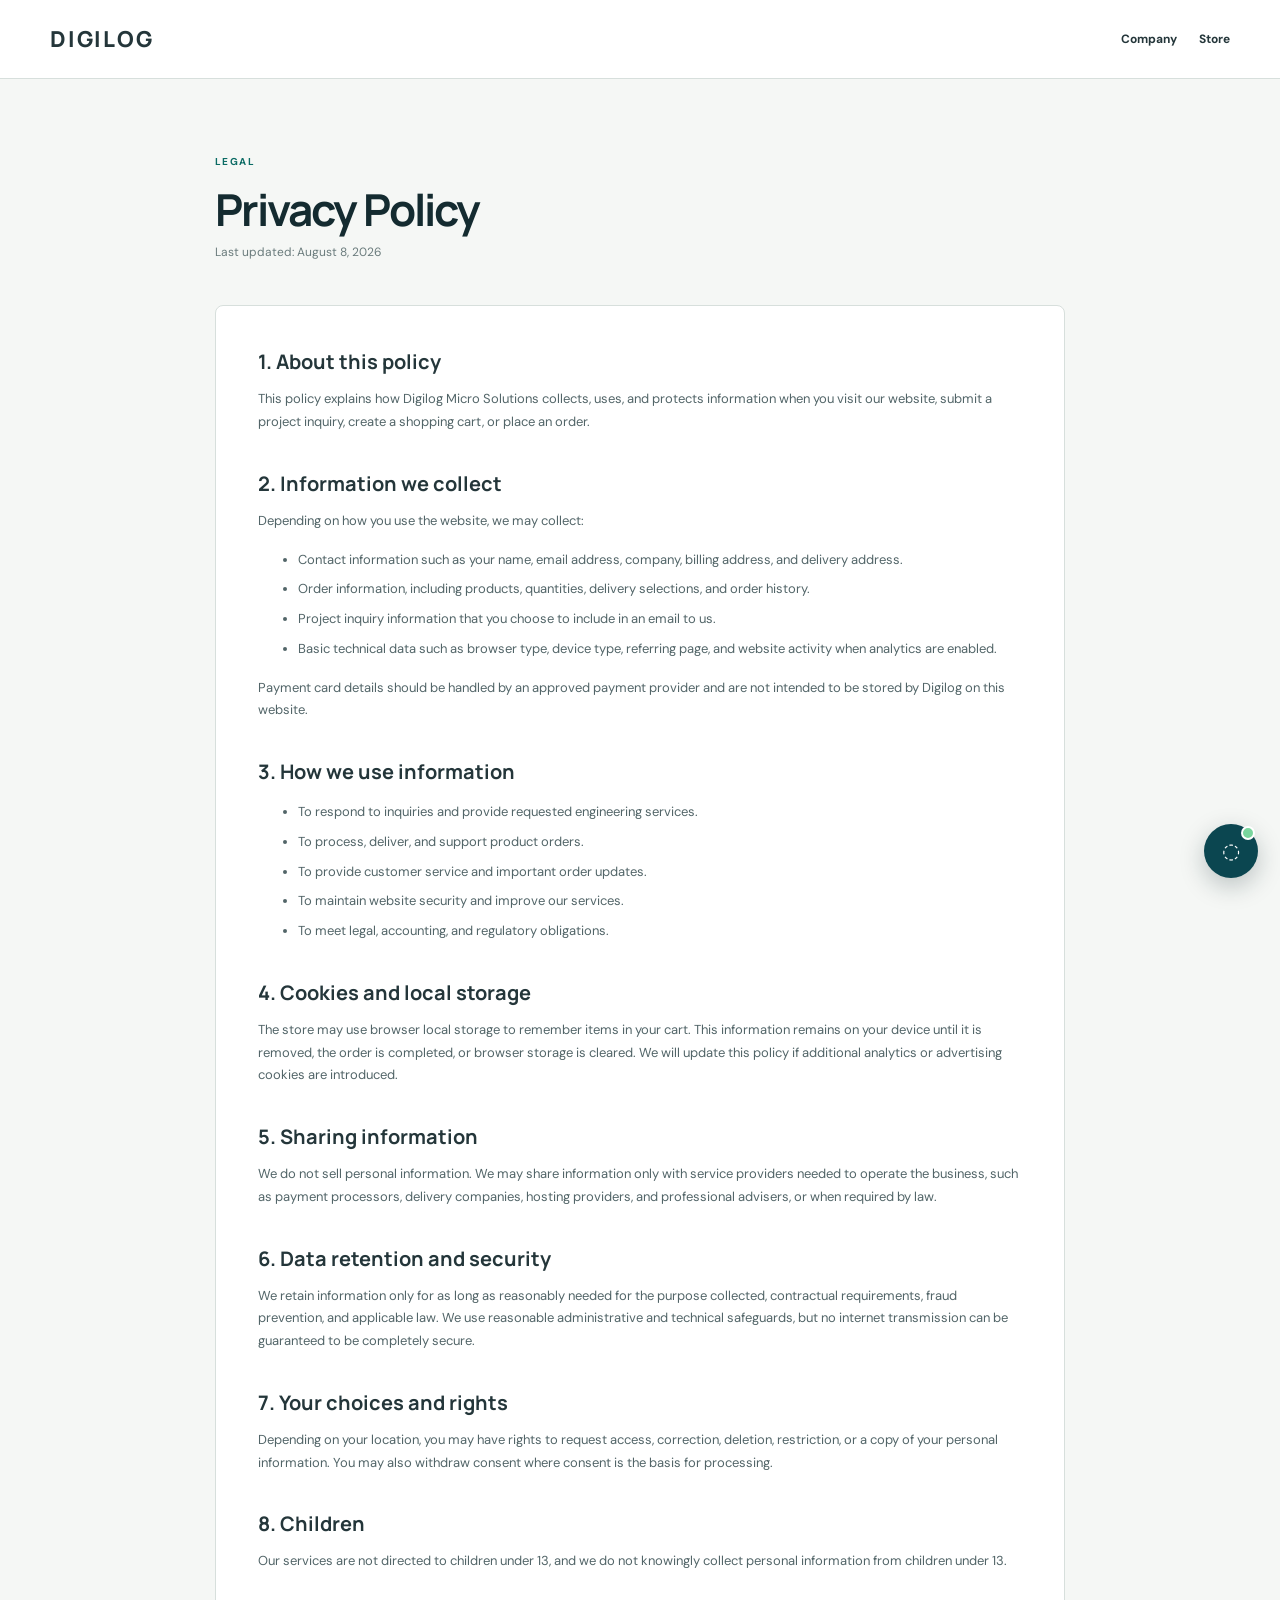
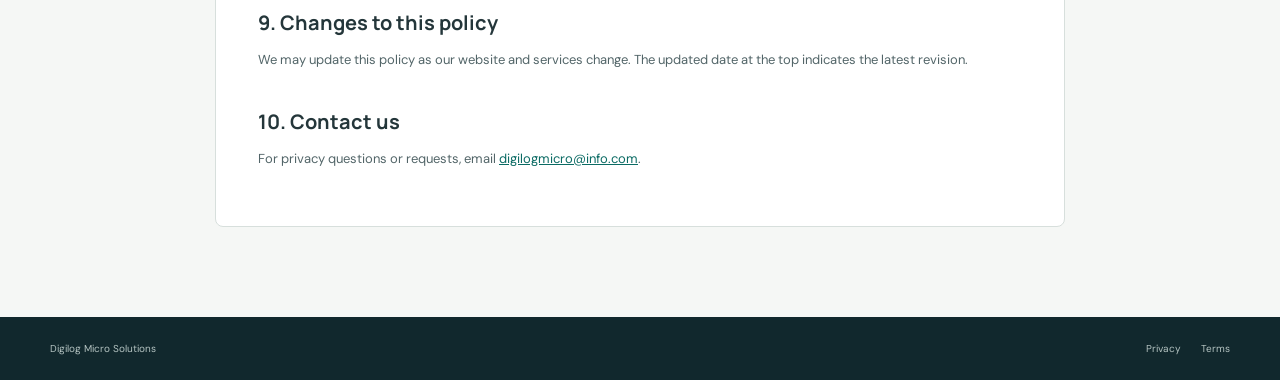
==== privacy.html @ b19a08ff "Publish Digilog Micro Solutions website" ====
<!doctype html><html lang="en"><head><meta charset="UTF-8"><meta name="viewport" content="width=device-width,initial-scale=1"><meta name="description" content="Digilog Micro Solutions privacy policy."><title>Privacy Policy | Digilog Micro Solutions</title><link rel="preconnect" href="https://fonts.googleapis.com"><link rel="preconnect" href="https://fonts.gstatic.com" crossorigin><link href="https://fonts.googleapis.com/css2?family=DM+Sans:wght@400;500;600;700&family=Manrope:wght@600;700;800&display=swap" rel="stylesheet"><link rel="stylesheet" href="styles.css"><link rel="stylesheet" href="legal.css"><link rel="stylesheet" href="chat.css"><link rel="canonical" href="https://digilog.site/privacy.html"></head><body class="legal-page"><header class="legal-header"><div class="container"><a class="brand" href="index.html"><span>DIGILOG</span></a><nav><a href="index.html">Company</a><a href="shop.html">Store</a></nav></div></header><main class="container legal-main"><span>LEGAL</span><h1>Privacy Policy</h1><p class="legal-updated">Last updated: August 8, 2026</p><article class="legal-card"><h2>1. About this policy</h2><p>This policy explains how Digilog Micro Solutions collects, uses, and protects information when you visit our website, submit a project inquiry, create a shopping cart, or place an order.</p><h2>2. Information we collect</h2><p>Depending on how you use the website, we may collect:</p><ul><li>Contact information such as your name, email address, company, billing address, and delivery address.</li><li>Order information, including products, quantities, delivery selections, and order history.</li><li>Project inquiry information that you choose to include in an email to us.</li><li>Basic technical data such as browser type, device type, referring page, and website activity when analytics are enabled.</li></ul><p>Payment card details should be handled by an approved payment provider and are not intended to be stored by Digilog on this website.</p><h2>3. How we use information</h2><ul><li>To respond to inquiries and provide requested engineering services.</li><li>To process, deliver, and support product orders.</li><li>To provide customer service and important order updates.</li><li>To maintain website security and improve our services.</li><li>To meet legal, accounting, and regulatory obligations.</li></ul><h2>4. Cookies and local storage</h2><p>The store may use browser local storage to remember items in your cart. This information remains on your device until it is removed, the order is completed, or browser storage is cleared. We will update this policy if additional analytics or advertising cookies are introduced.</p><h2>5. Sharing information</h2><p>We do not sell personal information. We may share information only with service providers needed to operate the business, such as payment processors, delivery companies, hosting providers, and professional advisers, or when required by law.</p><h2>6. Data retention and security</h2><p>We retain information only for as long as reasonably needed for the purpose collected, contractual requirements, fraud prevention, and applicable law. We use reasonable administrative and technical safeguards, but no internet transmission can be guaranteed to be completely secure.</p><h2>7. Your choices and rights</h2><p>Depending on your location, you may have rights to request access, correction, deletion, restriction, or a copy of your personal information. You may also withdraw consent where consent is the basis for processing.</p><h2>8. Children</h2><p>Our services are not directed to children under 13, and we do not knowingly collect personal information from children under 13.</p><h2>9. Changes to this policy</h2><p>We may update this policy as our website and services change. The updated date at the top indicates the latest revision.</p><h2>10. Contact us</h2><p>For privacy questions or requests, email <a href="mailto:digilogmicro@info.com">digilogmicro@info.com</a>.</p></article></main><footer class="legal-footer"><div class="container"><span>Digilog Micro Solutions</span><div><a href="privacy.html">Privacy</a><a href="terms.html">Terms</a></div></div></footer><script src="chat.js"></script></body></html>
---- styles.css ----
:root{--ink:#14272c;--navy:#10272b;--teal:#0b6b64;--mint:#bde8d6;--lime:#dafa7a;--cream:#f7f4eb;--sand:#eee8da;--orange:#ff8b5c;--white:#fff;--muted:#67777a;--line:#dce3df;--shadow:0 18px 45px rgba(15,42,45,.12)}*{box-sizing:border-box}html{scroll-behavior:smooth}body{margin:0;color:var(--ink);background:#fff;font-family:'DM Sans',sans-serif}button,input{font:inherit}button,a{color:inherit}a{text-decoration:none}.container{width:min(1180px,calc(100% - 48px));margin:auto}.announcement{height:34px;background:var(--navy);color:#e7f2ee;text-align:center;font-size:12px;line-height:34px;letter-spacing:.04em}.announcement span{color:var(--lime);margin:0 12px}header{background:#fff;border-bottom:1px solid var(--line);position:sticky;top:0;z-index:20}.header-main{height:78px;display:flex;align-items:center;gap:34px}.brand{display:flex;align-items:center;gap:10px;font:800 22px 'Manrope';letter-spacing:.08em}.brand-mark{display:grid;place-items:center;width:35px;height:35px;border-radius:10px 10px 10px 2px;background:var(--teal);color:var(--lime);font-size:19px}.search{display:flex;flex:1;max-width:580px;height:44px;border:1px solid #cfd9d6;border-radius:9px;background:#f8faf9;overflow:hidden}.search input{border:0;background:transparent;outline:0;padding:0 16px;flex:1;font-size:14px}.search button{border:0;background:transparent;width:52px;font-size:26px;cursor:pointer}.header-actions{display:flex;gap:18px;margin-left:auto}.action-button{position:relative;border:0;background:transparent;display:grid;place-items:center;gap:2px;cursor:pointer}.action-button span{font-size:22px;line-height:22px}.action-button small{font-size:11px}.action-button b{position:absolute;top:-5px;right:1px;background:var(--orange);color:white;border-radius:20px;min-width:17px;height:17px;font-size:10px;display:grid;place-items:center}.nav{height:45px;display:flex;align-items:center;justify-content:space-between;font-size:13px;font-weight:600}.nav a:hover,.sale-link{color:var(--teal)}.sale-link{background:#e7f5ef;border-radius:20px;padding:7px 13px}.menu-button{display:none}.hero{min-height:570px;margin-top:24px;border-radius:22px;overflow:hidden;background:linear-gradient(115deg,#0b625e,#114643);display:grid;grid-template-columns:1.04fr .96fr;color:white}.hero-copy{padding:80px 0 62px 70px;position:relative;z-index:2}.eyebrow{display:block;font-weight:700;font-size:12px;letter-spacing:.14em;color:var(--lime);margin-bottom:16px}.eyebrow.dark{color:var(--teal)}h1,h2,h3{font-family:'Manrope',sans-serif}h1{font-size:59px;line-height:1.03;margin:0 0 24px;letter-spacing:-.045em}.hero-copy>p{font-size:17px;line-height:1.65;color:#d5e7e2;max-width:500px}.hero-buttons{display:flex;gap:12px;margin-top:31px}.button{min-height:48px;padding:0 22px;border:0;border-radius:8px;display:inline-flex;align-items:center;justify-content:center;gap:22px;font-weight:700;font-size:13px;cursor:pointer}.primary{background:var(--lime);color:var(--ink)}.ghost{border:1px solid rgba(255,255,255,.45);color:white}.hero-proof{display:flex;gap:12px;align-items:center;margin-top:52px}.avatars{display:flex}.avatars i{width:30px;height:30px;border-radius:50%;border:2px solid #17645f;background:linear-gradient(140deg,#f3b391,#7e3f2f);margin-left:-7px}.avatars i:first-child{margin:0;background:linear-gradient(140deg,#d7a474,#32211b)}.avatars i:last-child{background:linear-gradient(140deg,#d79b8d,#55322c)}.hero-proof strong,.hero-proof span{display:block}.hero-proof strong{font-size:12px}.hero-proof span{font-size:11px;color:#b9d3cd}.hero-visual{position:relative;background:radial-gradient(circle at 50% 50%,rgba(218,250,122,.16),transparent 55%)}.board{position:absolute;z-index:3;width:290px;height:310px;border-radius:18px;left:50%;top:50%;transform:translate(-48%,-48%) rotate(8deg);background:linear-gradient(145deg,#32a89d,#0b7770);box-shadow:0 45px 60px rgba(0,0,0,.3),inset 0 0 0 3px rgba(255,255,255,.1)}.board:after{content:'';position:absolute;inset:18px;border:1px solid rgba(218,250,122,.3);border-radius:10px}.board-label{position:absolute;z-index:2;top:45px;left:40px;font:700 13px 'Manrope';letter-spacing:.12em}.chip{position:absolute;z-index:2;left:92px;top:112px;width:105px;height:105px;background:#14373a;border-radius:8px;box-shadow:0 8px 15px rgba(0,0,0,.25)}.chip:after{content:'DL-32';display:grid;place-items:center;height:100%;font-size:11px;color:#78908e;letter-spacing:.1em}.chip i{position:absolute;width:7px;height:20px;background:#d1b975;top:-15px}.chip i:nth-child(1){left:18px}.chip i:nth-child(2){left:45px}.chip i:nth-child(3){left:73px}.chip i:nth-child(4){left:99px}.port{position:absolute;width:62px;height:35px;background:#c7d0cb;bottom:-13px;left:110px;border-radius:5px}.pin-row{position:absolute;width:10px;height:225px;top:48px;background:repeating-linear-gradient(to bottom,#d6bd76 0 7px,transparent 7px 15px)}.pin-row.top{left:22px}.pin-row.bottom{right:22px}.led{position:absolute;z-index:4;width:8px;height:8px;border-radius:50%;background:var(--lime);box-shadow:0 0 12px var(--lime)}.l1{right:48px;top:62px}.l2{right:48px;top:80px}.l3{right:48px;top:98px;background:var(--orange)}.orbit{position:absolute;border:1px solid rgba(255,255,255,.1);border-radius:50%}.orbit-one{width:480px;height:480px;left:30px;top:42px}.orbit-two{width:360px;height:360px;left:90px;top:100px}.float-card{position:absolute;z-index:6;background:#fff;color:var(--ink);box-shadow:var(--shadow);border-radius:10px;padding:12px 15px;display:flex;align-items:center;gap:10px}.float-card>span{width:32px;height:32px;display:grid;place-items:center;border-radius:8px;background:#e8f6f0;color:var(--teal)}.float-card small,.float-card strong{display:block}.float-card small{font-size:8px;letter-spacing:.1em;color:#879290}.float-card strong{font-size:11px;margin-top:3px}.fc-one{left:10px;top:105px}.fc-two{right:30px;bottom:100px}.benefits{border-bottom:1px solid var(--line);background:#fff}.benefit-grid{min-height:98px;display:grid;grid-template-columns:repeat(4,1fr);align-items:center}.benefit-grid>div{display:flex;align-items:center;justify-content:center;gap:14px;border-right:1px solid var(--line)}.benefit-grid>div:last-child{border:0}.benefit-grid>div>span{color:var(--teal);font-size:26px}.benefit-grid p{margin:0}.benefit-grid strong,.benefit-grid small{display:block}.benefit-grid strong{font-size:13px}.benefit-grid small{font-size:11px;color:var(--muted);margin-top:4px}.section{padding-top:88px;padding-bottom:90px}.section-heading{display:flex;justify-content:space-between;align-items:flex-end;margin-bottom:34px}.section-heading h2,.newsletter h2{font-size:34px;letter-spacing:-.035em;margin:0}.section-heading>a{font-size:13px;font-weight:700;border-bottom:1px solid var(--ink);padding-bottom:4px}.category-grid{display:grid;grid-template-columns:repeat(5,1fr);gap:15px}.category{border:1px solid var(--line);border-radius:12px;padding:12px 12px 18px;transition:.2s}.category:hover{transform:translateY(-5px);box-shadow:var(--shadow)}.category-art{height:170px;border-radius:8px;display:grid;place-items:center;position:relative;overflow:hidden}.c1 .category-art{background:#e2f1ec}.c2 .category-art{background:#eef2d6}.c3 .category-art{background:#f7e4d9}.c4 .category-art{background:#e7e9f2}.c5 .category-art{background:#e2ecef}.category strong,.category small{display:block}.category strong{font:700 14px 'Manrope';margin:14px 5px 5px}.category small{font-size:11px;color:var(--muted);margin-left:5px}.mini-board{width:86px;height:112px;background:#19887d;border-radius:8px;transform:rotate(8deg);box-shadow:10px 12px 24px #769d8b}.mini-board:after{content:'';position:absolute;width:45px;height:45px;background:#153438;left:21px;top:32px;border-radius:4px}.sensor-eye{width:95px;height:75px;background:#2f9a90;border-radius:7px;box-shadow:8px 10px 22px #8e9f79}.sensor-eye:before,.sensor-eye:after{content:'';position:absolute;width:31px;height:31px;border:6px solid #bfc7bd;background:#435458;border-radius:50%;top:19px}.sensor-eye:before{left:9px}.sensor-eye:after{right:9px}.motor{width:76px;height:100px;border-radius:10px;background:linear-gradient(90deg,#9da8a7,#edf0ed,#879292);box-shadow:10px 13px 24px #b8a495}.motor:before{content:'';position:absolute;width:25px;height:48px;background:#d1d4cd;top:-29px;left:26px;border-radius:6px}.meter{width:110px;height:145px;border-radius:12px;background:#eaa040;color:#bce97a;display:grid;place-items:center;font:700 13px monospace;box-shadow:10px 13px 24px #aaa9b8}.meter:before{content:'';position:absolute;width:75px;height:45px;background:#22383b;top:24px;left:18px;border-radius:5px}.iron{width:25px;height:125px;border-radius:20px 20px 4px 4px;background:linear-gradient(#344345 0 35%,#e98151 35% 75%,#adb5b2 75%);transform:rotate(35deg);box-shadow:16px 13px 20px #9caaad}.products-section{background:var(--cream)}.product-tabs{display:flex;gap:8px}.product-tabs button{border:0;background:transparent;padding:8px 15px;border-radius:20px;font-size:12px;font-weight:600;cursor:pointer}.product-tabs .active{background:var(--navy);color:#fff}.product-grid{display:grid;grid-template-columns:repeat(4,1fr);gap:18px}.product-card{background:#fff;border-radius:12px;padding:11px;position:relative;transition:.2s;border:1px solid transparent}.product-card:hover{box-shadow:var(--shadow);transform:translateY(-4px)}.product-visual{height:225px;border-radius:9px;background:#eef1ec;display:grid;place-items:center;position:relative;overflow:hidden}.product-object{transform:scale(1.25)}.product-badge{position:absolute;left:10px;top:10px;border-radius:4px;padding:5px 8px;background:var(--orange);color:#fff;font-size:9px;font-weight:700;letter-spacing:.07em}.wishlist{position:absolute;right:12px;top:12px;z-index:2;width:32px;height:32px;border:0;border-radius:50%;background:white;font-size:18px;cursor:pointer}.wishlist.liked{color:#e35c57}.product-info{padding:15px 8px 9px}.stars{color:#e79838;font-size:11px;letter-spacing:1px}.stars span{color:#8a9795;margin-left:5px}.product-info h3{font:600 14px 'DM Sans';line-height:1.4;height:40px;margin:9px 0}.price-row{display:flex;justify-content:space-between;align-items:center}.price-row strong{font:800 16px 'Manrope'}.price-row del{font-size:11px;color:#899}.add-cart{width:35px;height:35px;border:0;border-radius:7px;background:var(--navy);color:var(--lime);font-size:20px;cursor:pointer}.product-chip{width:90px;height:100px;background:#16847a;border-radius:8px;box-shadow:8px 10px 18px #a6b6ad;position:relative}.product-chip:after{content:'';position:absolute;width:48px;height:48px;left:21px;top:24px;border-radius:5px;background:#18373b}.tool-meter{width:92px;height:145px;border-radius:12px;background:#e7a22f;box-shadow:8px 10px 18px #b4b2aa;position:relative}.tool-meter:before{content:'12.48';position:absolute;top:24px;left:16px;width:60px;height:38px;background:#263c3f;color:#bfea75;display:grid;place-items:center;font:700 13px monospace;border-radius:4px}.tool-meter:after{content:'';position:absolute;bottom:20px;left:31px;width:30px;height:30px;border:8px solid #273b3e;border-radius:50%}.range-sensor{width:120px;height:70px;background:#23978b;border-radius:8px;position:relative;box-shadow:8px 10px 18px #adb9ad}.range-sensor:before,.range-sensor:after{content:'';position:absolute;width:36px;height:36px;border-radius:50%;background:#465556;border:7px solid #ccd1ce;top:10px}.range-sensor:before{left:9px}.range-sensor:after{right:9px}.solder-station{width:115px;height:85px;background:#273a3c;border-radius:9px;box-shadow:8px 10px 18px #afb4af;position:relative}.solder-station:before{content:'350°';position:absolute;background:#172627;color:#f36f4d;left:14px;top:17px;width:47px;height:26px;border-radius:3px;display:grid;place-items:center;font:700 10px monospace}.solder-station:after{content:'';position:absolute;width:27px;height:27px;border:5px solid #999;border-radius:50%;right:13px;bottom:17px}.center{text-align:center;margin-top:40px}.outline{border:1px solid #aebbb7;background:transparent}.project-banner{min-height:390px;background:#143d3c;border-radius:18px;margin-top:90px;margin-bottom:90px;color:#fff;display:grid;grid-template-columns:1fr 1fr;overflow:hidden}.project-banner>div:first-child{padding:60px 0 55px 60px}.project-banner h2{font-size:42px;margin:0 0 16px}.project-banner p{color:#c5d9d4;line-height:1.6;max-width:490px}.light{background:#fff;color:var(--ink);margin-top:16px}.kit-art{position:relative;background:radial-gradient(circle,#1d5d58,transparent 67%)}.kit-board{position:absolute;width:230px;height:210px;border-radius:20px;background:#e6a251;left:43%;top:52%;transform:translate(-50%,-50%) rotate(-8deg);box-shadow:20px 25px 40px rgba(0,0,0,.25)}.kit-board b{position:absolute;left:28px;top:28px;color:#153f3e;font:800 25px/1 'Manrope'}.kit-board i{position:absolute;width:42px;height:42px;border-radius:8px;background:#173b3b;bottom:33px}.kit-board i:nth-child(2){left:27px}.kit-board i:nth-child(3){left:91px}.kit-board i:nth-child(4){left:155px}.bulb{position:absolute;right:56px;top:48px;width:85px;height:85px;border-radius:50%;background:var(--lime);color:#556b26;display:grid;place-items:center;font-size:34px;box-shadow:0 0 50px rgba(218,250,122,.35)}.wire{position:absolute;border:4px solid var(--lime);border-bottom:0;width:130px;height:100px;border-radius:80px 80px 0 0}.w1{left:20px;bottom:14px;transform:rotate(-20deg)}.w2{right:-25px;bottom:20px;transform:rotate(25deg)}.newsletter{background:#e5f1eb;padding:62px 0}.newsletter-inner{display:grid;grid-template-columns:1fr 1fr;align-items:center;gap:80px}.newsletter h2{font-size:29px}.newsletter p{font-size:13px;color:var(--muted)}.newsletter form>div{height:52px;display:flex;background:#fff;border-radius:8px;overflow:hidden}.newsletter input{border:0;outline:0;flex:1;padding:0 18px}.newsletter button{border:0;background:var(--lime);font-weight:700;padding:0 24px;cursor:pointer}.newsletter form small{display:block;color:#70807c;margin-top:9px;font-size:10px}footer{background:#10282b;color:#cfddda;padding-top:65px}.footer-grid{display:grid;grid-template-columns:1.6fr repeat(3,1fr);gap:75px;padding-bottom:60px}.light-brand{color:#fff}.footer-brand p{font-size:13px;line-height:1.65;max-width:270px}.socials{display:flex;gap:8px;margin-top:22px}.socials a{width:30px;height:30px;border:1px solid #53696a;border-radius:50%;display:grid;place-items:center;font-size:10px}.footer-grid h3{color:white;font-size:13px;margin:4px 0 20px}.footer-grid>div:not(:first-child) a,.footer-grid>div:not(:first-child) p{display:block;color:#aebfbd;font-size:12px;margin:0 0 13px}.footer-bottom{border-top:1px solid #314649;min-height:70px;display:flex;align-items:center;justify-content:space-between;font-size:10px;color:#8ea3a1}.footer-bottom div{display:flex;gap:25px}.cart-drawer{position:fixed;z-index:50;right:0;top:0;width:min(420px,100%);height:100%;background:#fff;transform:translateX(105%);transition:.3s;display:flex;flex-direction:column;box-shadow:-20px 0 50px rgba(0,0,0,.16)}.cart-drawer.open{transform:translateX(0)}.cart-head{display:flex;justify-content:space-between;align-items:center;padding:25px;border-bottom:1px solid var(--line)}.cart-head h2{margin:0;font-size:23px}.cart-close{border:0;background:transparent;font-size:30px;cursor:pointer}.cart-items{padding:20px;overflow:auto;flex:1}.empty-cart{text-align:center;color:var(--muted);padding:70px 20px}.cart-item{display:grid;grid-template-columns:55px 1fr auto;gap:12px;padding:13px 0;border-bottom:1px solid var(--line);align-items:center}.cart-thumb{height:55px;border-radius:7px;background:#e5efeb;display:grid;place-items:center;color:var(--teal);font-weight:800}.cart-item h4{font-size:12px;margin:0 0 5px}.cart-item small{color:var(--muted)}.remove-item{border:0;background:transparent;color:#a04a43;cursor:pointer}.cart-footer{padding:22px;border-top:1px solid var(--line)}.cart-footer>div{display:flex;justify-content:space-between;margin-bottom:18px}.checkout{width:100%}.overlay{position:fixed;z-index:40;inset:0;background:rgba(10,28,30,.45);opacity:0;pointer-events:none;transition:.3s}.overlay.show{opacity:1;pointer-events:auto}.toast{position:fixed;z-index:60;bottom:25px;left:50%;transform:translate(-50%,20px);background:var(--navy);color:#fff;padding:13px 20px;border-radius:8px;opacity:0;transition:.25s;font-size:13px}.toast.show{opacity:1;transform:translate(-50%,0)}@media(max-width:950px){.nav{overflow:auto;gap:25px;justify-content:flex-start}.nav a{white-space:nowrap}.hero{grid-template-columns:1fr}.hero-copy{padding:60px 50px}.hero-visual{height:420px}.category-grid{grid-template-columns:repeat(3,1fr)}.product-grid{grid-template-columns:repeat(2,1fr)}.benefit-grid{grid-template-columns:repeat(2,1fr);padding:15px 0;gap:18px}.benefit-grid>div{border:0}.project-banner{grid-template-columns:1fr}.kit-art{height:330px}.footer-grid{grid-template-columns:repeat(2,1fr)}.header-actions small{display:none}}@media(max-width:650px){.container{width:min(100% - 28px,1180px)}.announcement{font-size:10px}.header-main{height:66px;gap:12px}.menu-button{display:block;border:0;background:transparent;font-size:20px}.brand{font-size:17px}.brand-mark{width:31px;height:31px}.search{position:absolute;top:66px;left:14px;right:14px;max-width:none;background:white;display:none}.search.mobile-open{display:flex}.header-actions{gap:8px}.action-button:nth-child(-n+2){display:none}.nav{display:none}.hero{margin-top:14px}.hero-copy{padding:46px 26px 30px}.hero h1{font-size:43px}.hero-buttons{flex-direction:column;align-items:stretch}.hero-proof{margin-top:32px}.hero-visual{height:350px}.board{width:225px;height:245px}.chip{left:71px;top:87px;transform:scale(.78);transform-origin:top left}.fc-two{right:8px;bottom:30px}.fc-one{left:5px;top:35px}.benefit-grid{grid-template-columns:1fr 1fr}.benefit-grid>div{justify-content:flex-start}.section{padding:62px 0}.section-heading{align-items:flex-start}.section-heading h2{font-size:28px}.section-heading>a{display:none}.category-grid{grid-template-columns:repeat(2,1fr)}.category-grid .category:last-child{display:none}.category-art{height:140px}.product-grid{grid-template-columns:1fr}.product-tabs{display:none}.product-visual{height:260px}.project-banner{margin-top:60px;margin-bottom:60px}.project-banner>div:first-child{padding:45px 27px}.project-banner h2{font-size:34px}.newsletter-inner{grid-template-columns:1fr;gap:25px}.newsletter form>div{height:auto;flex-direction:column;background:transparent;gap:8px}.newsletter input,.newsletter button{min-height:48px;border-radius:7px}.footer-grid{grid-template-columns:1fr 1fr;gap:45px 30px}.footer-brand{grid-column:1/-1}.footer-bottom{flex-wrap:wrap;padding:20px 0;gap:15px}.kit-board{left:40%;transform:translate(-50%,-50%) rotate(-8deg) scale(.85)}.bulb{right:22px}}
---- legal.css ----
.legal-page{background:#f5f7f5;color:#24363a}.legal-header{background:#fff;border-bottom:1px solid #d7dfdc}.legal-header .container{height:78px;display:flex;align-items:center;justify-content:space-between}.legal-header nav{display:flex;gap:22px;font-size:12px;font-weight:700}.legal-main{max-width:850px;padding-top:70px;padding-bottom:90px}.legal-main>span{font-size:10px;letter-spacing:.14em;color:#0b6b64;font-weight:700}.legal-main h1{font-size:44px;color:#142b30;margin:17px 0 8px}.legal-updated{color:#6a7b7c;font-size:12px;margin-bottom:45px}.legal-card{background:#fff;border:1px solid #d7dfdc;border-radius:8px;padding:42px}.legal-card h2{font-size:20px;margin:36px 0 12px}.legal-card h2:first-child{margin-top:0}.legal-card p,.legal-card li{font-size:13px;line-height:1.75;color:#526568}.legal-card li{margin-bottom:7px}.legal-card a{color:#0b6b64;text-decoration:underline}.legal-footer{background:#11282d;color:#b5c4c2;padding:25px 0}.legal-footer .container{display:flex;justify-content:space-between;font-size:10px}.legal-footer div{display:flex;gap:20px}@media(max-width:620px){.legal-header .container{height:66px}.legal-header nav{gap:12px}.legal-main{padding-top:45px}.legal-main h1{font-size:34px}.legal-card{padding:24px}.legal-footer .container{display:block}.legal-footer div{margin-top:12px}}
---- chat.css ----
.chat-launcher{position:fixed;right:22px;bottom:22px;z-index:80;width:54px;height:54px;border:0;border-radius:50%;background:#0b4650;color:#fff;box-shadow:0 8px 24px #10282b40;cursor:pointer;font-size:21px}.chat-launcher:after{content:'';position:absolute;right:3px;top:2px;width:10px;height:10px;border-radius:50%;background:#79d59d;border:2px solid #fff}.chat-window{position:fixed;right:22px;bottom:86px;z-index:80;width:350px;max-height:520px;background:#fff;border:1px solid #d7dfdc;border-radius:12px;box-shadow:0 18px 50px #10282b33;display:none;overflow:hidden}.chat-window.open{display:flex;flex-direction:column}.chat-top{background:#10282b;color:#fff;padding:16px;display:flex;justify-content:space-between;align-items:center}.chat-top strong,.chat-top small{display:block}.chat-top strong{font:700 14px 'Manrope'}.chat-top small{font-size:9px;color:#afc3c0;margin-top:3px}.chat-close{border:0;background:transparent;color:#fff;font-size:22px;cursor:pointer}.chat-messages{height:285px;overflow-y:auto;padding:15px;background:#f6f8f6}.chat-message{max-width:84%;padding:10px 12px;border-radius:9px;margin-bottom:9px;font-size:11px;line-height:1.5}.chat-message.bot{background:#fff;border:1px solid #dce3df}.chat-message.user{background:#0b6b64;color:#fff;margin-left:auto}.chat-options{display:flex;gap:6px;flex-wrap:wrap;padding:11px 13px;border-top:1px solid #e0e6e3}.chat-options button{border:1px solid #9eb3ae;background:#fff;border-radius:20px;padding:7px 10px;font-size:9px;color:#0b5b56;cursor:pointer}.chat-form{display:flex;border-top:1px solid #dce3df}.chat-form input{flex:1;border:0;outline:0;padding:13px;font-size:11px}.chat-form button{border:0;background:#dafa7a;padding:0 15px;font-weight:800;cursor:pointer}@media(max-width:500px){.chat-launcher{right:14px;bottom:14px}.chat-window{left:12px;right:12px;bottom:78px;width:auto;max-height:calc(100vh - 100px)}.chat-messages{height:260px}}
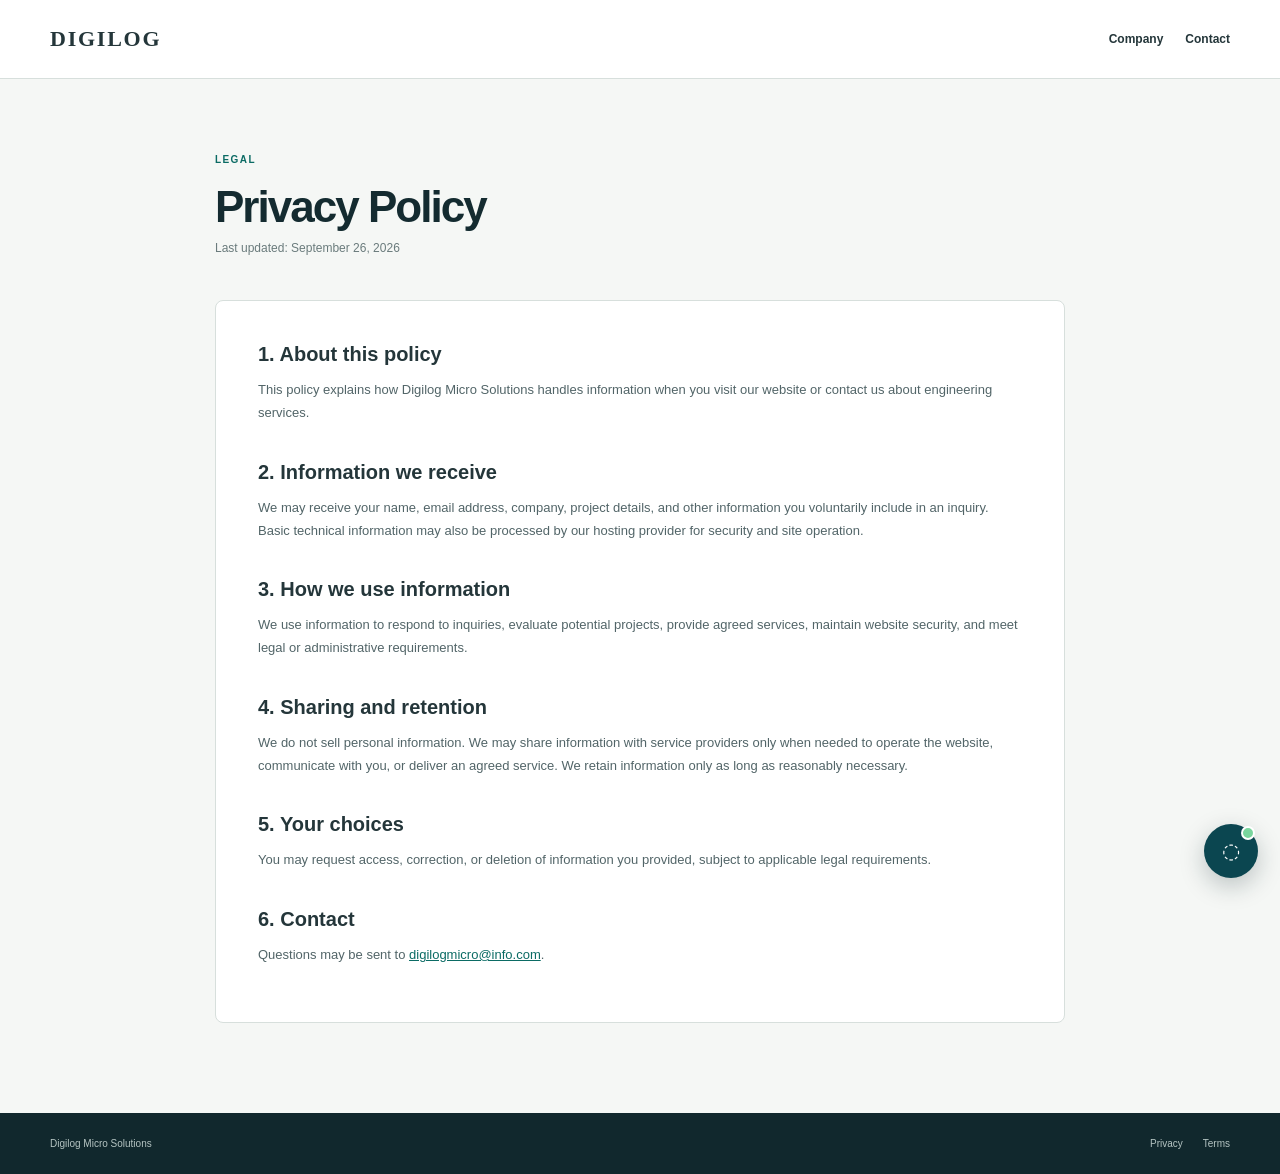
==== commit 539135e4: "Remove online store" ====
--- a/privacy.html
+++ b/privacy.html
@@ -1 +1 @@
-<!doctype html><html lang="en"><head><meta charset="UTF-8"><meta name="viewport" content="width=device-width,initial-scale=1"><meta name="description" content="Digilog Micro Solutions privacy policy."><title>Privacy Policy | Digilog Micro Solutions</title><link rel="preconnect" href="https://fonts.googleapis.com"><link rel="preconnect" href="https://fonts.gstatic.com" crossorigin><link href="https://fonts.googleapis.com/css2?family=DM+Sans:wght@400;500;600;700&family=Manrope:wght@600;700;800&display=swap" rel="stylesheet"><link rel="stylesheet" href="styles.css"><link rel="stylesheet" href="legal.css"><link rel="stylesheet" href="chat.css"><link rel="canonical" href="https://digilog.site/privacy.html"></head><body class="legal-page"><header class="legal-header"><div class="container"><a class="brand" href="index.html"><span>DIGILOG</span></a><nav><a href="index.html">Company</a><a href="shop.html">Store</a></nav></div></header><main class="container legal-main"><span>LEGAL</span><h1>Privacy Policy</h1><p class="legal-updated">Last updated: August 8, 2026</p><article class="legal-card"><h2>1. About this policy</h2><p>This policy explains how Digilog Micro Solutions collects, uses, and protects information when you visit our website, submit a project inquiry, create a shopping cart, or place an order.</p><h2>2. Information we collect</h2><p>Depending on how you use the website, we may collect:</p><ul><li>Contact information such as your name, email address, company, billing address, and delivery address.</li><li>Order information, including products, quantities, delivery selections, and order history.</li><li>Project inquiry information that you choose to include in an email to us.</li><li>Basic technical data such as browser type, device type, referring page, and website activity when analytics are enabled.</li></ul><p>Payment card details should be handled by an approved payment provider and are not intended to be stored by Digilog on this website.</p><h2>3. How we use information</h2><ul><li>To respond to inquiries and provide requested engineering services.</li><li>To process, deliver, and support product orders.</li><li>To provide customer service and important order updates.</li><li>To maintain website security and improve our services.</li><li>To meet legal, accounting, and regulatory obligations.</li></ul><h2>4. Cookies and local storage</h2><p>The store may use browser local storage to remember items in your cart. This information remains on your device until it is removed, the order is completed, or browser storage is cleared. We will update this policy if additional analytics or advertising cookies are introduced.</p><h2>5. Sharing information</h2><p>We do not sell personal information. We may share information only with service providers needed to operate the business, such as payment processors, delivery companies, hosting providers, and professional advisers, or when required by law.</p><h2>6. Data retention and security</h2><p>We retain information only for as long as reasonably needed for the purpose collected, contractual requirements, fraud prevention, and applicable law. We use reasonable administrative and technical safeguards, but no internet transmission can be guaranteed to be completely secure.</p><h2>7. Your choices and rights</h2><p>Depending on your location, you may have rights to request access, correction, deletion, restriction, or a copy of your personal information. You may also withdraw consent where consent is the basis for processing.</p><h2>8. Children</h2><p>Our services are not directed to children under 13, and we do not knowingly collect personal information from children under 13.</p><h2>9. Changes to this policy</h2><p>We may update this policy as our website and services change. The updated date at the top indicates the latest revision.</p><h2>10. Contact us</h2><p>For privacy questions or requests, email <a href="mailto:digilogmicro@info.com">digilogmicro@info.com</a>.</p></article></main><footer class="legal-footer"><div class="container"><span>Digilog Micro Solutions</span><div><a href="privacy.html">Privacy</a><a href="terms.html">Terms</a></div></div></footer><script src="chat.js"></script></body></html>
+<!doctype html><html lang="en"><head><meta charset="UTF-8"><meta name="viewport" content="width=device-width,initial-scale=1"><meta name="description" content="Digilog Micro Solutions privacy policy."><title>Privacy Policy | Digilog Micro Solutions</title><link rel="stylesheet" href="styles.css"><link rel="stylesheet" href="legal.css"><link rel="stylesheet" href="chat.css"><link rel="canonical" href="https://digilog.site/privacy.html"></head><body class="legal-page"><header class="legal-header"><div class="container"><a class="brand" href="index.html"><span>DIGILOG</span></a><nav><a href="index.html">Company</a><a href="index.html#contact">Contact</a></nav></div></header><main class="container legal-main"><span>LEGAL</span><h1>Privacy Policy</h1><p class="legal-updated">Last updated: September 26, 2026</p><article class="legal-card"><h2>1. About this policy</h2><p>This policy explains how Digilog Micro Solutions handles information when you visit our website or contact us about engineering services.</p><h2>2. Information we receive</h2><p>We may receive your name, email address, company, project details, and other information you voluntarily include in an inquiry. Basic technical information may also be processed by our hosting provider for security and site operation.</p><h2>3. How we use information</h2><p>We use information to respond to inquiries, evaluate potential projects, provide agreed services, maintain website security, and meet legal or administrative requirements.</p><h2>4. Sharing and retention</h2><p>We do not sell personal information. We may share information with service providers only when needed to operate the website, communicate with you, or deliver an agreed service. We retain information only as long as reasonably necessary.</p><h2>5. Your choices</h2><p>You may request access, correction, or deletion of information you provided, subject to applicable legal requirements.</p><h2>6. Contact</h2><p>Questions may be sent to <a href="mailto:digilogmicro@info.com">digilogmicro@info.com</a>.</p></article></main><footer class="legal-footer"><div class="container"><span>Digilog Micro Solutions</span><div><a href="privacy.html">Privacy</a><a href="terms.html">Terms</a></div></div></footer><script src="chat.js"></script></body></html>
